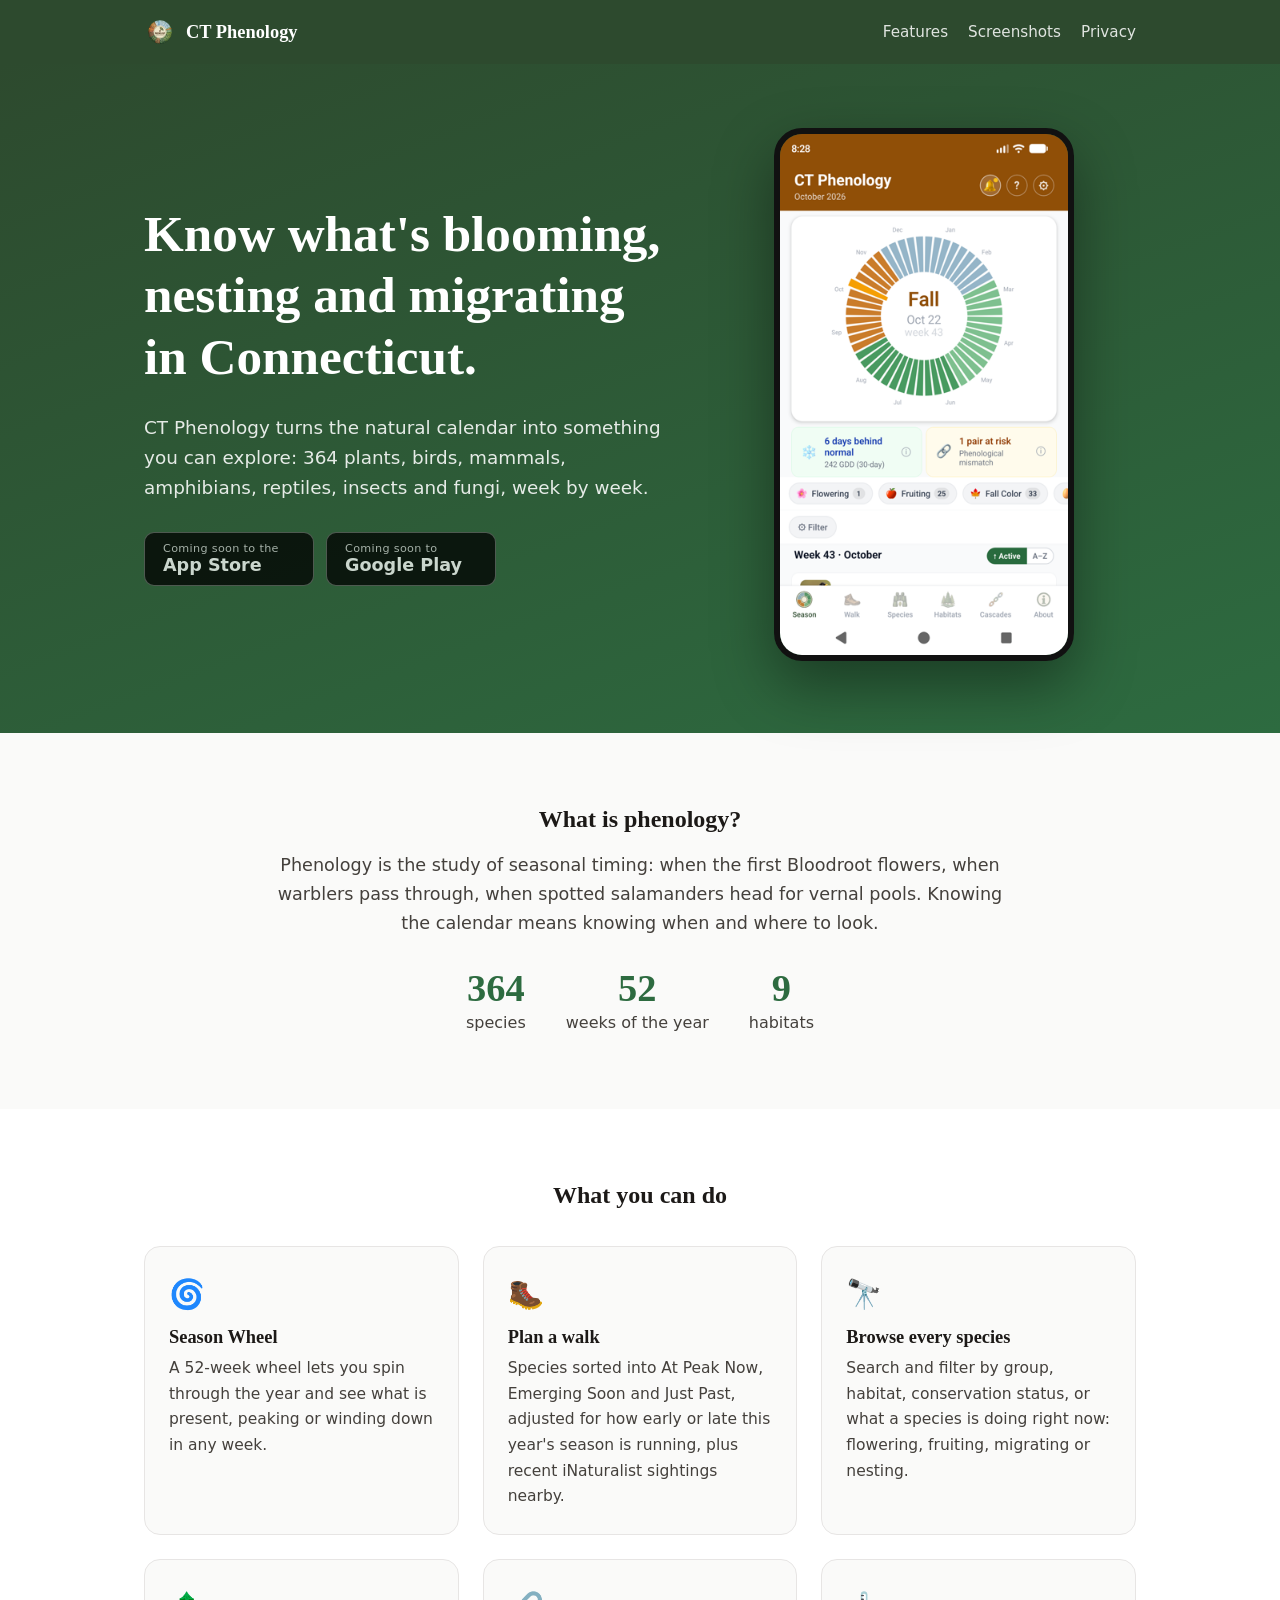
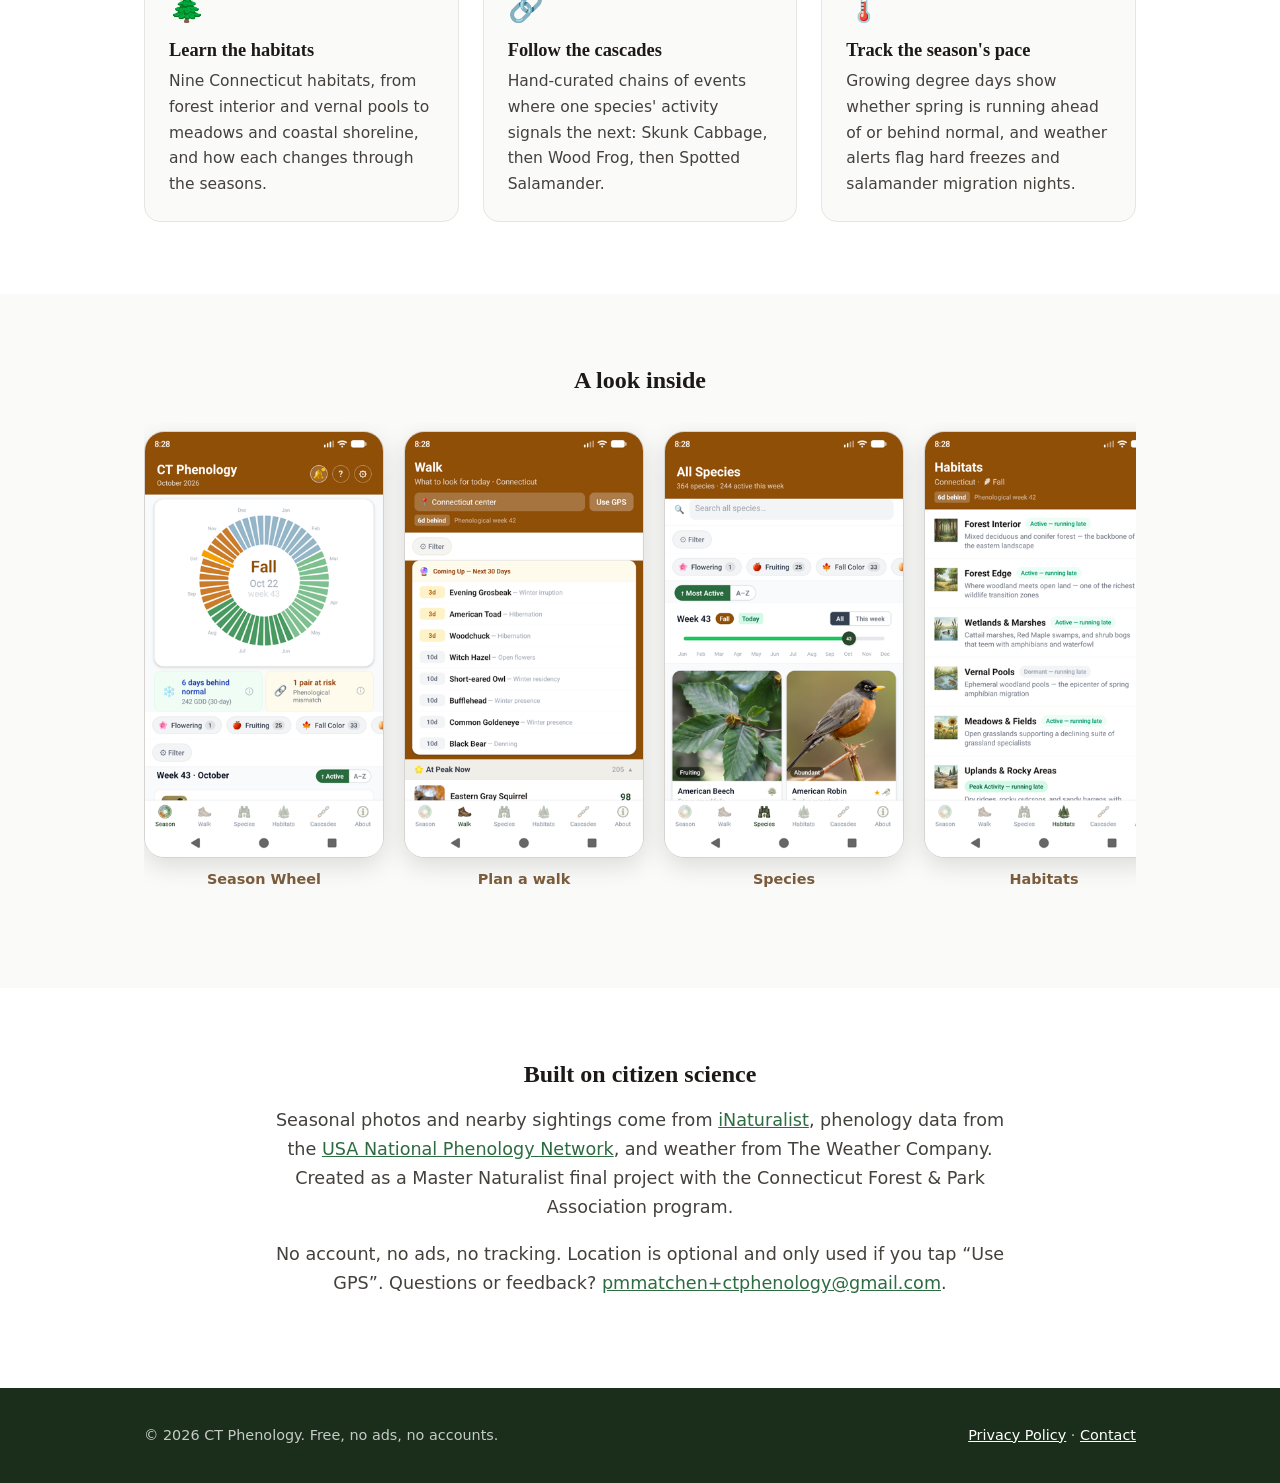
==== index.html @ af3d9988 "Initial CT Phenology marketing site Co-Authored-By: Claude Sonnet 5.5 <noreply@anthropic.com>" ====
<!doctype html>
<html lang="en">
<head>
<meta charset="utf-8">
<meta name="viewport" content="width=device-width, initial-scale=1">
<title>CT Phenology: what's blooming, nesting and migrating in Connecticut</title>
<meta name="description" content="A free app for exploring the seasonal timing of Connecticut's plants and animals, week by week. 364 species, live sightings, no ads.">
<meta name="theme-color" content="#2d4a2e">
<link rel="icon" href="img/favicon.png">
<link rel="stylesheet" href="style.css">
<meta property="og:title" content="CT Phenology: what's blooming, nesting and migrating in Connecticut">
<meta property="og:description" content="A free app for exploring the seasonal timing of Connecticut's plants and animals, week by week. 364 species, live sightings, no ads.">
<meta property="og:type" content="website">
<meta property="og:image" content="https://pmmatchen.github.io/ct-phenology-site/img/og.jpg">
</head>
<body>
<header class="site"><div class="wrap">
  <a class="brand" href=""><img src="img/icon.png" alt="">CT Phenology</a>
  <nav><a href="#features">Features</a><a href="#screens">Screenshots</a><a href="privacy/">Privacy</a></nav>
</div></header>

<section class="hero"><div class="wrap">
  <div>
    <h1>Know what's blooming, nesting and migrating in Connecticut.</h1>
    <p>CT Phenology turns the natural calendar into something you can explore: 364 plants, birds, mammals, amphibians, reptiles, insects and fungi, week by week.</p>
    <div class="badges">
      <!-- Replace href and remove "soon" once the listings are live -->
      <a class="badge soon" aria-disabled="true"><small>Coming soon to the</small><strong>App Store</strong></a>
      <a class="badge soon" aria-disabled="true"><small>Coming soon to</small><strong>Google Play</strong></a>
    </div>
  </div>
  <img class="shot" src="img/season.png" alt="CT Phenology Season Wheel screen" width="300" height="533">
</div></section>

<section class="block" id="about"><div class="wrap center">
  <h2>What is phenology?</h2>
  <p class="lead">Phenology is the study of seasonal timing: when the first Bloodroot flowers, when warblers pass through, when spotted salamanders head for vernal pools. Knowing the calendar means knowing when and where to look.</p>
  <div class="stats" style="justify-content:center;margin-top:28px">
    <div><strong>364</strong>species</div><div><strong>52</strong>weeks of the year</div><div><strong>9</strong>habitats</div>
  </div>
</div></section>

<section class="block alt" id="features"><div class="wrap">
  <h2 class="center">What you can do</h2>
  <div class="features">
<div class="card"><div class="ico">🌀</div><h3>Season Wheel</h3><p>A 52-week wheel lets you spin through the year and see what is present, peaking or winding down in any week.</p></div>
<div class="card"><div class="ico">🥾</div><h3>Plan a walk</h3><p>Species sorted into At Peak Now, Emerging Soon and Just Past, adjusted for how early or late this year's season is running, plus recent iNaturalist sightings nearby.</p></div>
<div class="card"><div class="ico">🔭</div><h3>Browse every species</h3><p>Search and filter by group, habitat, conservation status, or what a species is doing right now: flowering, fruiting, migrating or nesting.</p></div>
<div class="card"><div class="ico">🌲</div><h3>Learn the habitats</h3><p>Nine Connecticut habitats, from forest interior and vernal pools to meadows and coastal shoreline, and how each changes through the seasons.</p></div>
<div class="card"><div class="ico">🔗</div><h3>Follow the cascades</h3><p>Hand-curated chains of events where one species' activity signals the next: Skunk Cabbage, then Wood Frog, then Spotted Salamander.</p></div>
<div class="card"><div class="ico">🌡️</div><h3>Track the season's pace</h3><p>Growing degree days show whether spring is running ahead of or behind normal, and weather alerts flag hard freezes and salamander migration nights.</p></div>
  </div>
</div></section>

<section class="block" id="screens"><div class="wrap">
  <h2 class="center">A look inside</h2>
  <div class="shots">
<figure><img src="img/season.png" alt="CT Phenology Season Wheel screen" loading="lazy" width="240" height="427"><figcaption>Season Wheel</figcaption></figure>
<figure><img src="img/walk.png" alt="CT Phenology Plan a walk screen" loading="lazy" width="240" height="427"><figcaption>Plan a walk</figcaption></figure>
<figure><img src="img/species.png" alt="CT Phenology Species screen" loading="lazy" width="240" height="427"><figcaption>Species</figcaption></figure>
<figure><img src="img/habitats.png" alt="CT Phenology Habitats screen" loading="lazy" width="240" height="427"><figcaption>Habitats</figcaption></figure>
<figure><img src="img/cascades.png" alt="CT Phenology Cascades screen" loading="lazy" width="240" height="427"><figcaption>Cascades</figcaption></figure>
<figure><img src="img/about.png" alt="CT Phenology About screen" loading="lazy" width="240" height="427"><figcaption>About</figcaption></figure>
  </div>
</div></section>

<section class="block alt"><div class="wrap center">
  <h2>Built on citizen science</h2>
  <p class="lead">Seasonal photos and nearby sightings come from <a href="https://www.inaturalist.org">iNaturalist</a>, phenology data from the <a href="https://www.usanpn.org">USA National Phenology Network</a>, and weather from The Weather Company. Created as a Master Naturalist final project with the Connecticut Forest &amp; Park Association program.</p>
  <p class="lead">No account, no ads, no tracking. Location is optional and only used if you tap &ldquo;Use GPS&rdquo;. Questions or feedback? <a class="mail" data-show="1" href="#">email us</a>.</p>
</div></section>
<footer><div class="wrap">
  <div>&copy; 2026 CT Phenology. Free, no ads, no accounts.</div>
  <div><a href="privacy/">Privacy Policy</a> &middot; <a class="mail" href="#">Contact</a></div>
</div></footer>
<script>
  // Assemble the contact address at load time so it isn't in the raw HTML.
  var a = ["pmmatchen+ctphenology", "gmail.com"].join("@");
  document.querySelectorAll("a.mail").forEach(function (el) {
    el.href = "mailto:" + a;
    if (el.dataset.show) el.textContent = a;
  });
</script>
</body></html>
---- style.css ----
:root {
  --forest: #2d4a2e; --forest-dark: #1a2e1b; --summer: #4a9960; --summer-dark: #2d6b40;
  --spring: #7dbf8e; --fall: #c97b2e; --fall-dark: #8f5010; --winter: #94b4c7; --bark: #7a5c3c;
  --bg: #fafaf9; --text: #44403c; --heading: #1c1917;
}
* { box-sizing: border-box; }
html { scroll-behavior: smooth; }
body { margin: 0; font: 16px/1.65 system-ui, -apple-system, "Segoe UI", Roboto, sans-serif; color: var(--text); background: var(--bg); }
h1, h2, h3 { font-family: Georgia, "Times New Roman", serif; color: var(--heading); line-height: 1.2; margin: 0 0 .5em; }
a { color: var(--summer-dark); }
.wrap { max-width: 1040px; margin: 0 auto; padding: 0 24px; }

header.site { background: var(--forest); color: #fff; }
header.site .wrap { display: flex; align-items: center; justify-content: space-between; height: 64px; }
header.site a { color: #fff; text-decoration: none; }
.brand { display: flex; align-items: center; gap: 10px; font: 700 1.15rem Georgia, serif; }
.brand img { width: 32px; height: 32px; border-radius: 8px; }
nav a { margin-left: 20px; font-size: .95rem; opacity: .85; }
nav a:hover { opacity: 1; }

.hero { background: linear-gradient(160deg, var(--forest) 0%, var(--summer-dark) 100%); color: #fff; padding: 64px 0 72px; }
.hero .wrap { display: grid; grid-template-columns: 1.1fr .9fr; gap: 48px; align-items: center; }
.hero h1 { color: #fff; font-size: clamp(2rem, 5vw, 3.2rem); }
.hero p { font-size: 1.15rem; color: rgba(255,255,255,.88); max-width: 34em; }
.hero img.shot { width: 100%; max-width: 300px; justify-self: center; border-radius: 28px; box-shadow: 0 24px 60px rgba(0,0,0,.4); border: 6px solid #111; }

.badges { display: flex; flex-wrap: wrap; gap: 12px; margin-top: 28px; }
.badge { display: inline-flex; flex-direction: column; justify-content: center; min-width: 170px; padding: 9px 18px; border-radius: 10px; background: #000; color: #fff !important; text-decoration: none; border: 1px solid rgba(255,255,255,.35); line-height: 1.2; }
.badge small { font-size: .7rem; opacity: .8; letter-spacing: .03em; }
.badge strong { font-size: 1.1rem; }
.badge.soon { opacity: .75; cursor: default; }

section.block { padding: 72px 0; }
section.block.alt { background: #fff; }
.lead { font-size: 1.1rem; max-width: 42em; }
.center { text-align: center; } .center .lead { margin-left: auto; margin-right: auto; }

.features { display: grid; grid-template-columns: repeat(auto-fit, minmax(280px, 1fr)); gap: 24px; margin-top: 36px; }
.card { background: #fff; border: 1px solid #e7e5e4; border-radius: 16px; padding: 24px; }
.alt .card { background: var(--bg); }
.card .ico { font-size: 1.8rem; }
.card h3 { font-size: 1.15rem; margin: 8px 0; }
.card p { margin: 0; font-size: .97rem; }

.shots { display: flex; gap: 20px; overflow-x: auto; padding: 8px 4px 24px; margin-top: 28px; scroll-snap-type: x mandatory; }
.shots figure { margin: 0; flex: 0 0 240px; scroll-snap-align: start; }
.shots img { width: 100%; border-radius: 20px; border: 1px solid #d6d3d1; box-shadow: 0 8px 24px rgba(0,0,0,.12); display: block; }
.shots figcaption { text-align: center; font-size: .9rem; margin-top: 10px; color: var(--bark); font-weight: 600; }

.stats { display: flex; flex-wrap: wrap; gap: 40px; margin-top: 12px; }
.stats div strong { display: block; font: 700 2.4rem Georgia, serif; color: var(--summer-dark); }

footer { background: var(--forest-dark); color: rgba(255,255,255,.75); padding: 36px 0; font-size: .9rem; }
footer a { color: #fff; }
footer .wrap { display: flex; flex-wrap: wrap; gap: 12px 32px; justify-content: space-between; }

.doc { max-width: 720px; margin: 0 auto; padding: 48px 24px 72px; }
.doc h2 { font-size: 1.3rem; margin-top: 2em; }
.doc h3 { font-size: 1.05rem; font-family: system-ui, sans-serif; margin-top: 1.4em; }
.muted { color: #78716c; font-size: .9rem; }

@media (max-width: 760px) {
  .hero .wrap { grid-template-columns: 1fr; text-align: center; }
  .hero p { margin-left: auto; margin-right: auto; }
  .badges { justify-content: center; }
  nav a { margin-left: 12px; }
}
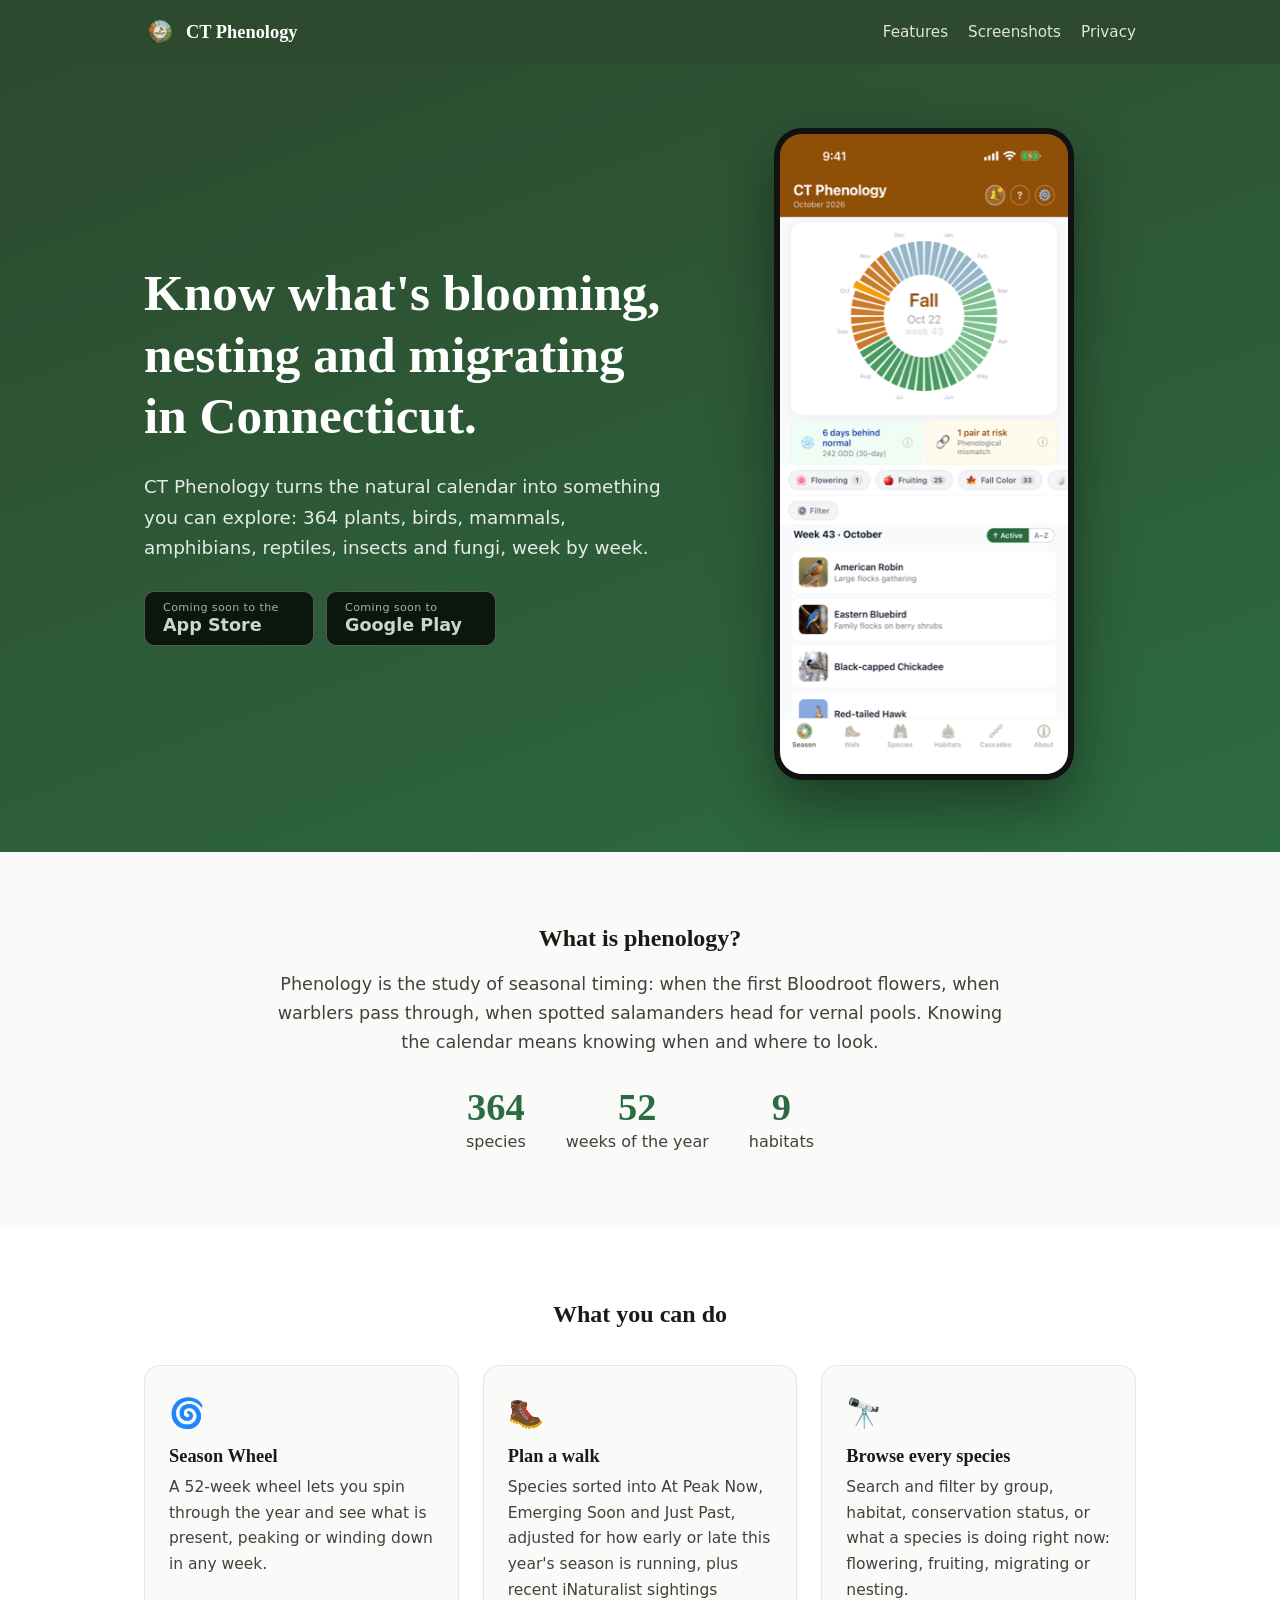
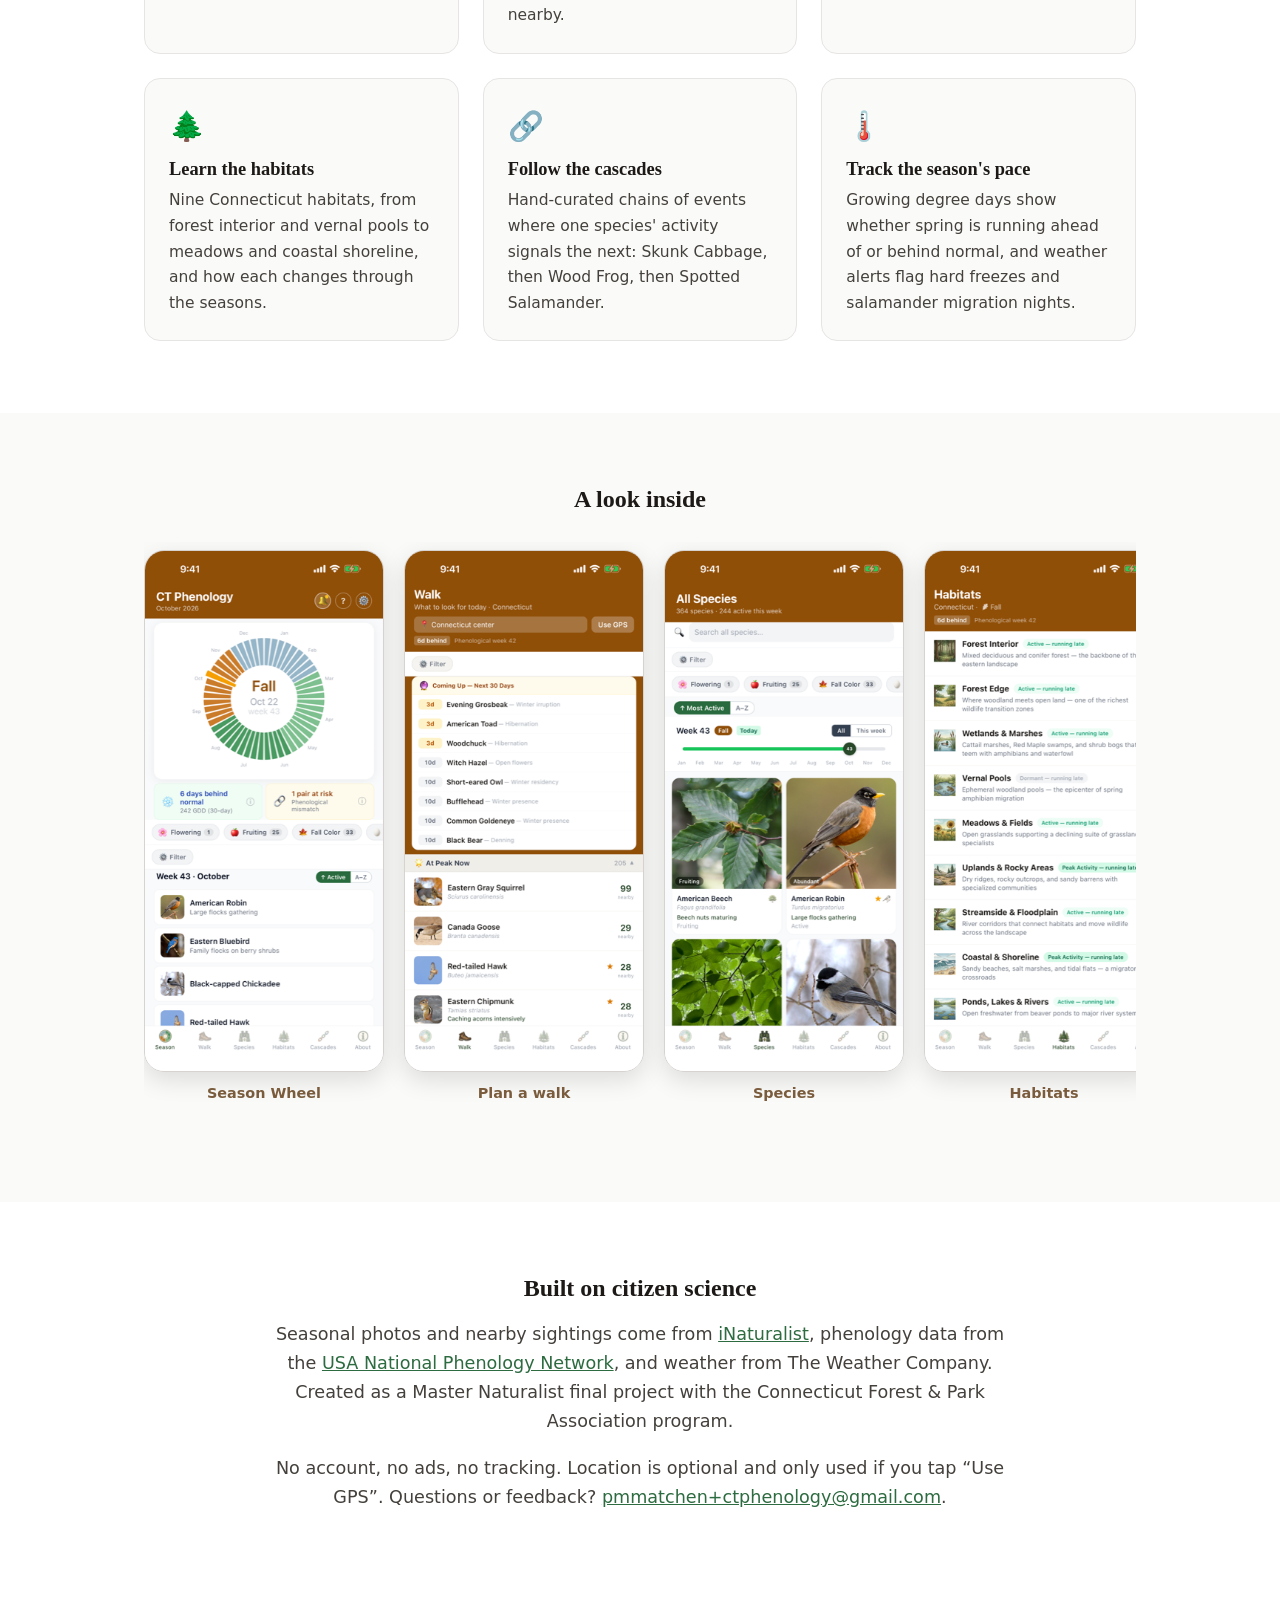
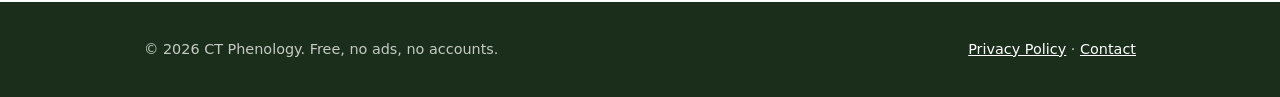
==== commit abd99037: "Use iOS screenshots and fix mobile header overflow Co-Authored-By: Claude Sonnet 5.5 <noreply@anthro" ====
--- a/index.html
+++ b/index.html
@@ -29,7 +29,7 @@
       <a class="badge soon" aria-disabled="true"><small>Coming soon to</small><strong>Google Play</strong></a>
     </div>
   </div>
-  <img class="shot" src="img/season.png" alt="CT Phenology Season Wheel screen" width="300" height="533">
+  <img class="shot" src="img/season.png" alt="CT Phenology Season Wheel screen" width="300" height="652">
 </div></section>
 
 <section class="block" id="about"><div class="wrap center">
@@ -55,12 +55,12 @@
 <section class="block" id="screens"><div class="wrap">
   <h2 class="center">A look inside</h2>
   <div class="shots">
-<figure><img src="img/season.png" alt="CT Phenology Season Wheel screen" loading="lazy" width="240" height="427"><figcaption>Season Wheel</figcaption></figure>
-<figure><img src="img/walk.png" alt="CT Phenology Plan a walk screen" loading="lazy" width="240" height="427"><figcaption>Plan a walk</figcaption></figure>
-<figure><img src="img/species.png" alt="CT Phenology Species screen" loading="lazy" width="240" height="427"><figcaption>Species</figcaption></figure>
-<figure><img src="img/habitats.png" alt="CT Phenology Habitats screen" loading="lazy" width="240" height="427"><figcaption>Habitats</figcaption></figure>
-<figure><img src="img/cascades.png" alt="CT Phenology Cascades screen" loading="lazy" width="240" height="427"><figcaption>Cascades</figcaption></figure>
-<figure><img src="img/about.png" alt="CT Phenology About screen" loading="lazy" width="240" height="427"><figcaption>About</figcaption></figure>
+<figure><img src="img/season.png" alt="CT Phenology Season Wheel screen" loading="lazy" width="240" height="522"><figcaption>Season Wheel</figcaption></figure>
+<figure><img src="img/walk.png" alt="CT Phenology Plan a walk screen" loading="lazy" width="240" height="522"><figcaption>Plan a walk</figcaption></figure>
+<figure><img src="img/species.png" alt="CT Phenology Species screen" loading="lazy" width="240" height="522"><figcaption>Species</figcaption></figure>
+<figure><img src="img/habitats.png" alt="CT Phenology Habitats screen" loading="lazy" width="240" height="522"><figcaption>Habitats</figcaption></figure>
+<figure><img src="img/cascades.png" alt="CT Phenology Cascades screen" loading="lazy" width="240" height="522"><figcaption>Cascades</figcaption></figure>
+<figure><img src="img/about.png" alt="CT Phenology About screen" loading="lazy" width="240" height="522"><figcaption>About</figcaption></figure>
   </div>
 </div></section>
 
--- a/style.css
+++ b/style.css
@@ -13,7 +13,7 @@
 header.site { background: var(--forest); color: #fff; }
 header.site .wrap { display: flex; align-items: center; justify-content: space-between; height: 64px; }
 header.site a { color: #fff; text-decoration: none; }
-.brand { display: flex; align-items: center; gap: 10px; font: 700 1.15rem Georgia, serif; }
+.brand { white-space: nowrap; display: flex; align-items: center; gap: 10px; font: 700 1.15rem Georgia, serif; }
 .brand img { width: 32px; height: 32px; border-radius: 8px; }
 nav a { margin-left: 20px; font-size: .95rem; opacity: .85; }
 nav a:hover { opacity: 1; }
@@ -64,4 +64,5 @@
   .hero p { margin-left: auto; margin-right: auto; }
   .badges { justify-content: center; }
   nav a { margin-left: 12px; }
+  nav a:not(:last-child) { display: none; }
 }
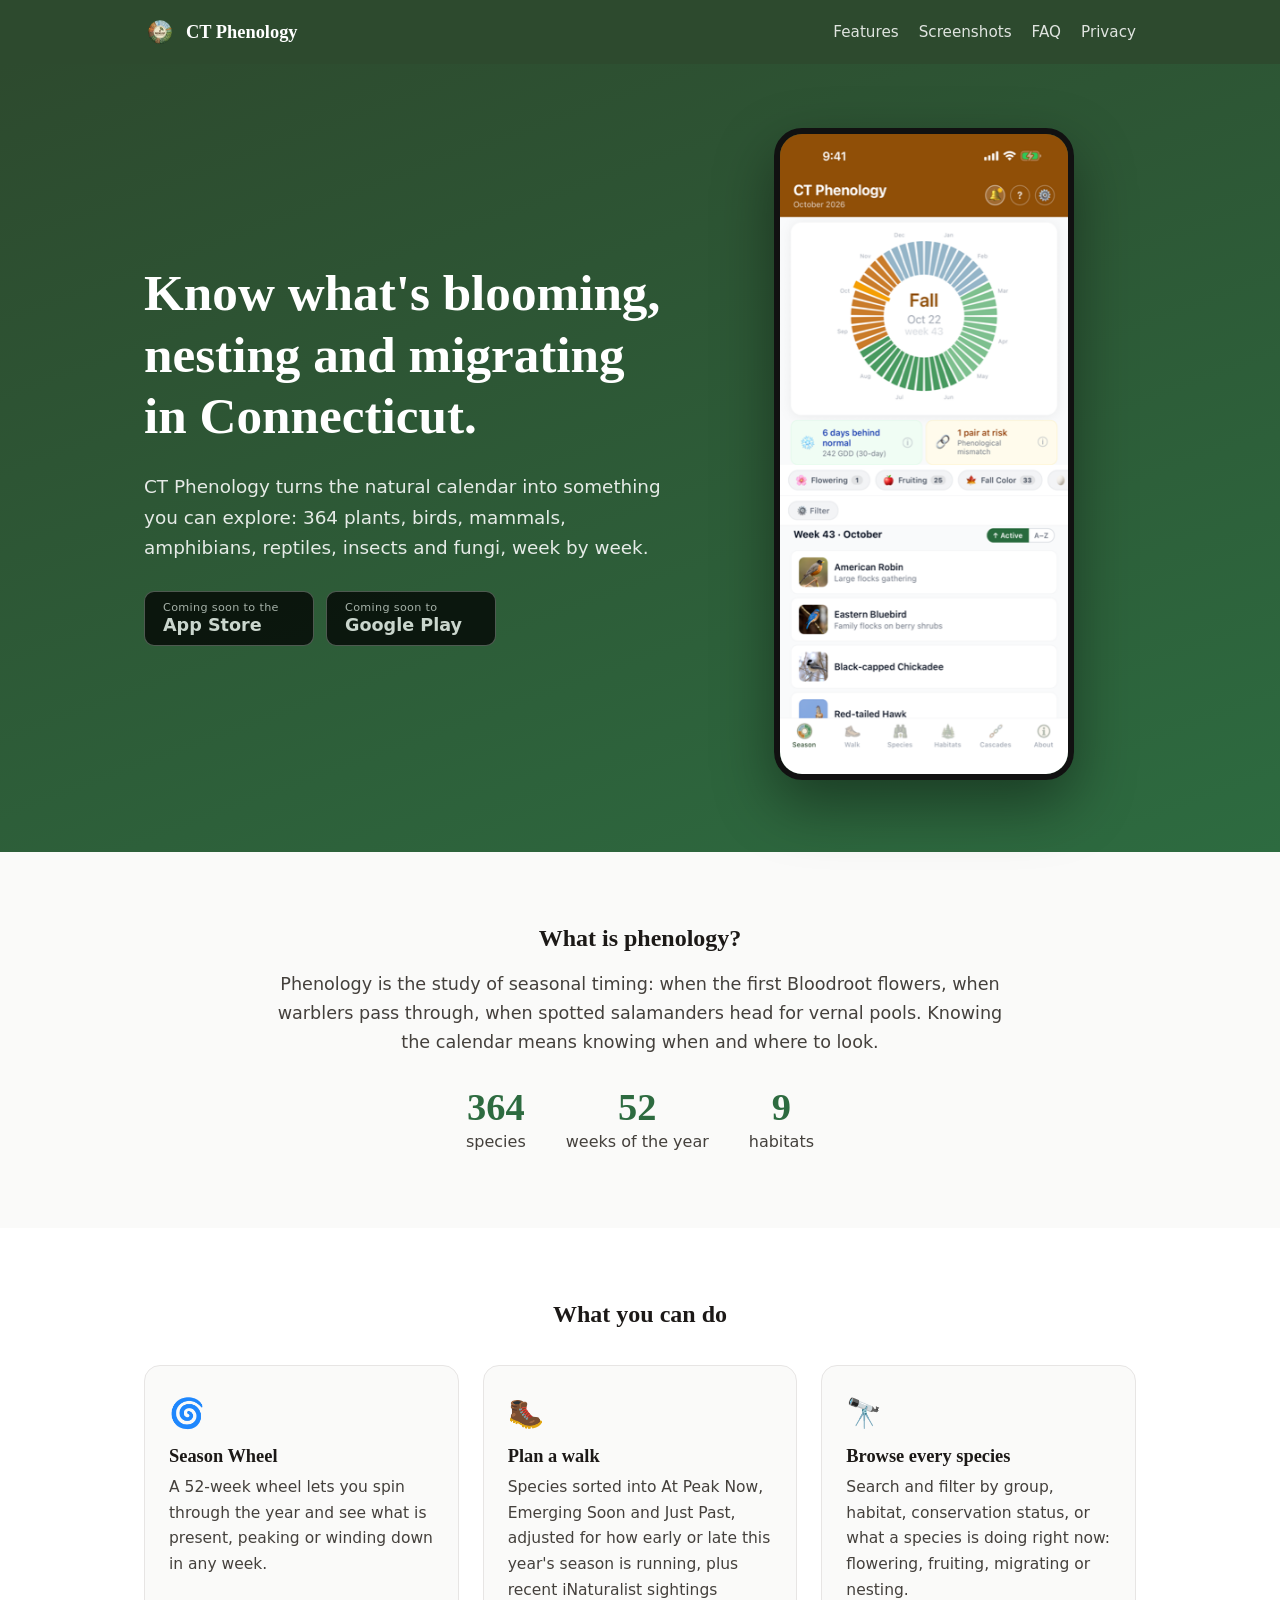
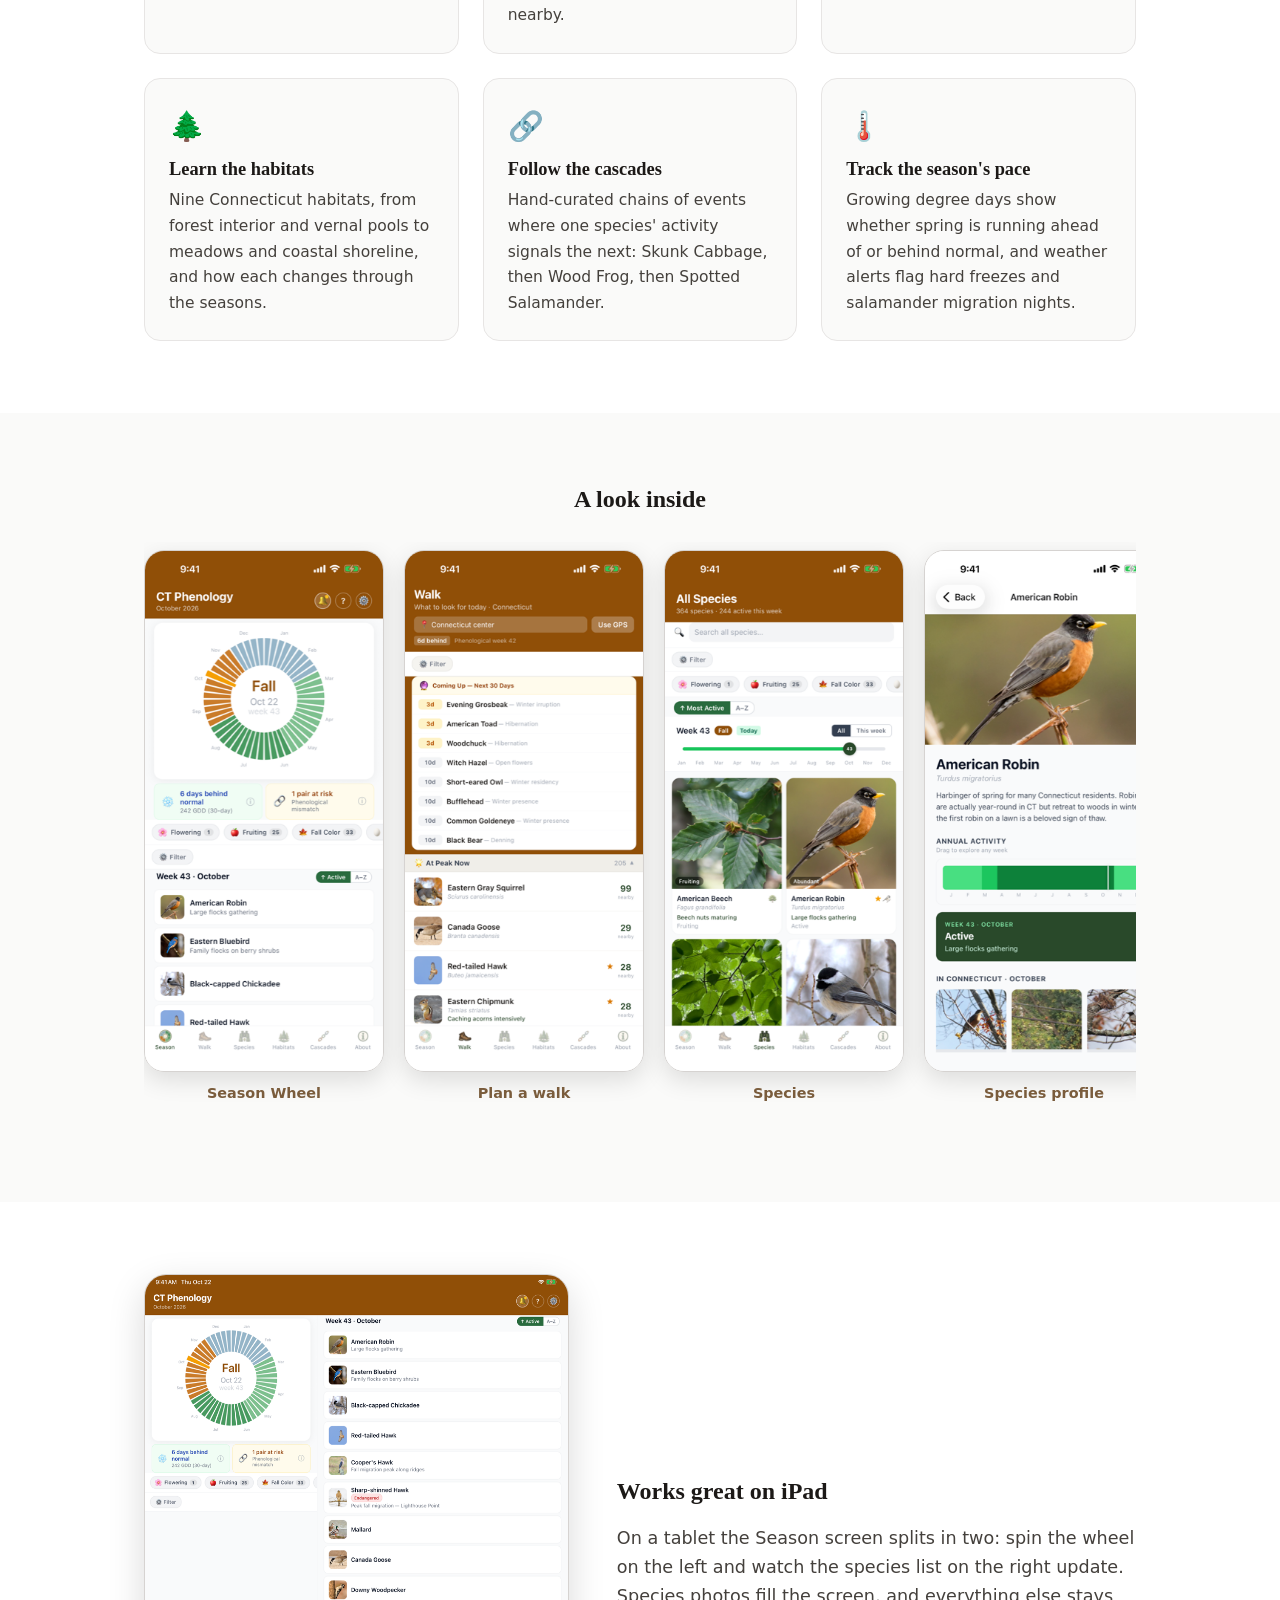
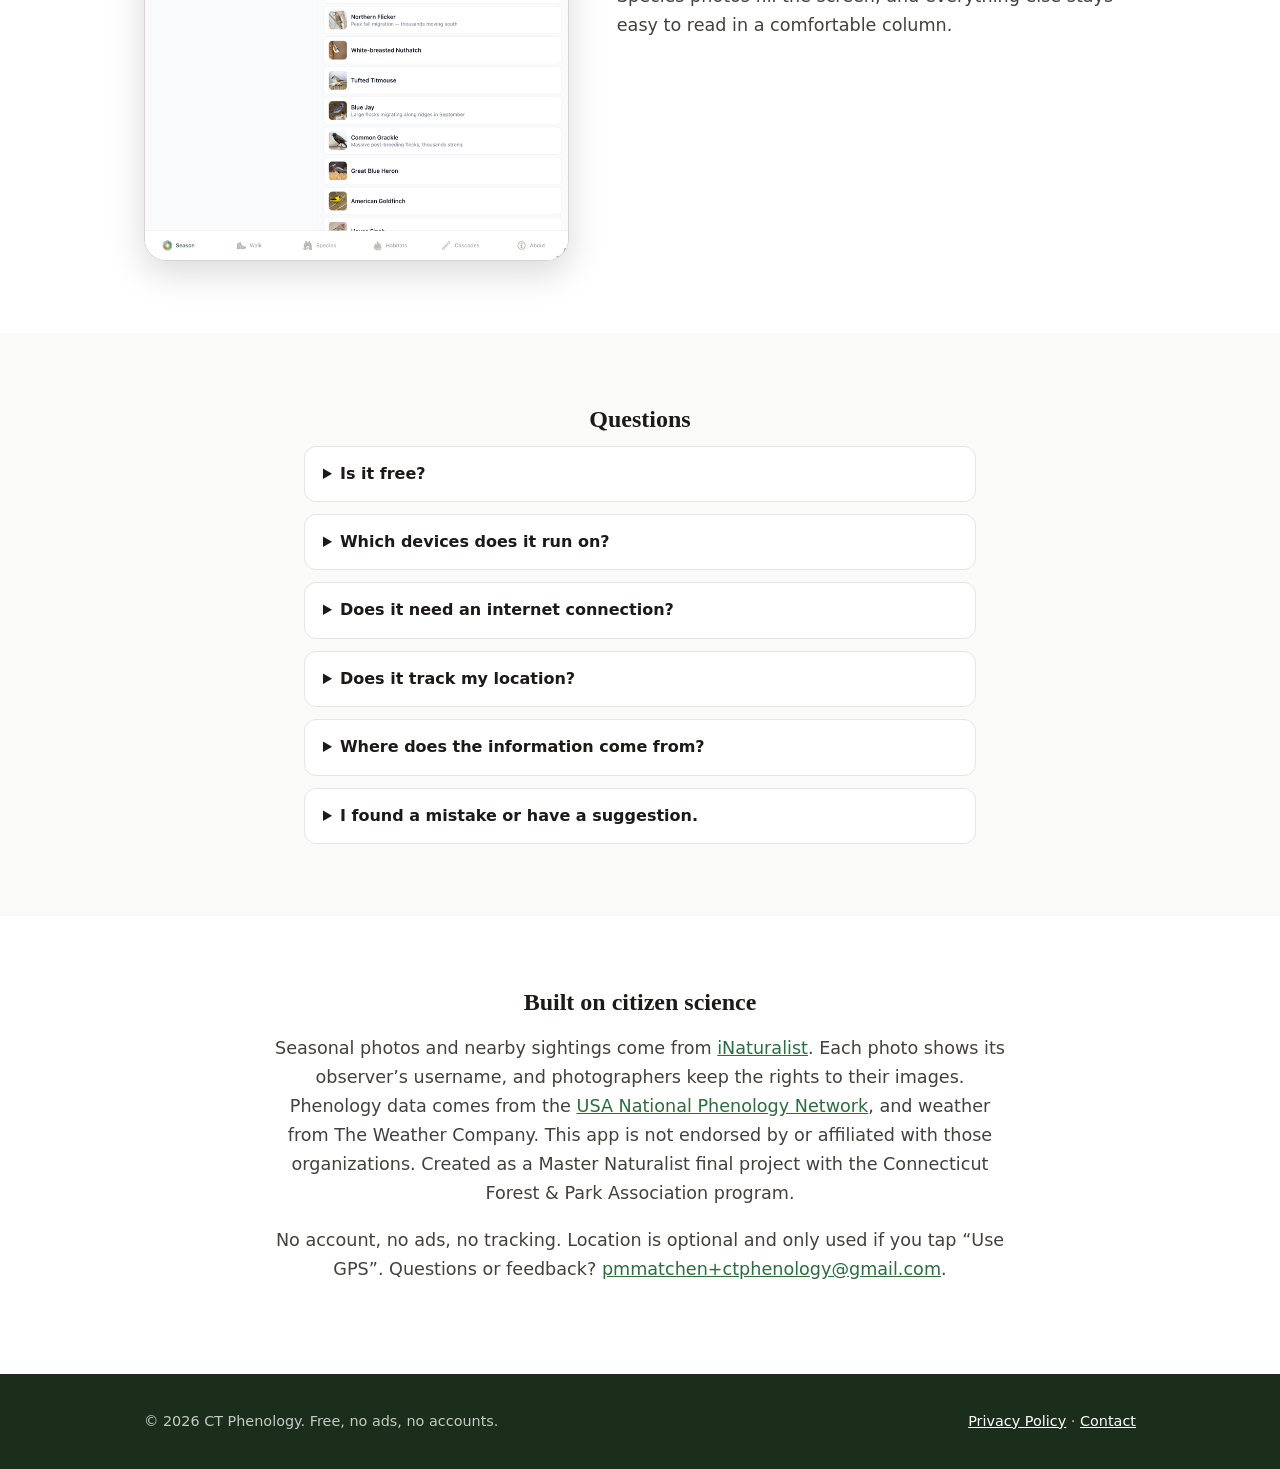
==== commit d3fc3d42: "Add species profile and iPad sections, FAQ, fuller credits, sitemap Co-Authored-By: Claude Sonnet 5." ====
--- a/index.html
+++ b/index.html
@@ -16,7 +16,7 @@
 <body>
 <header class="site"><div class="wrap">
   <a class="brand" href=""><img src="img/icon.png" alt="">CT Phenology</a>
-  <nav><a href="#features">Features</a><a href="#screens">Screenshots</a><a href="privacy/">Privacy</a></nav>
+  <nav><a href="#features">Features</a><a href="#screens">Screenshots</a><a href="#faq">FAQ</a><a href="privacy/">Privacy</a></nav>
 </div></header>
 
 <section class="hero"><div class="wrap">
@@ -58,15 +58,34 @@
 <figure><img src="img/season.png" alt="CT Phenology Season Wheel screen" loading="lazy" width="240" height="522"><figcaption>Season Wheel</figcaption></figure>
 <figure><img src="img/walk.png" alt="CT Phenology Plan a walk screen" loading="lazy" width="240" height="522"><figcaption>Plan a walk</figcaption></figure>
 <figure><img src="img/species.png" alt="CT Phenology Species screen" loading="lazy" width="240" height="522"><figcaption>Species</figcaption></figure>
+<figure><img src="img/detail.png" alt="CT Phenology species detail screen for American Robin" loading="lazy" width="240" height="522"><figcaption>Species profile</figcaption></figure>
 <figure><img src="img/habitats.png" alt="CT Phenology Habitats screen" loading="lazy" width="240" height="522"><figcaption>Habitats</figcaption></figure>
 <figure><img src="img/cascades.png" alt="CT Phenology Cascades screen" loading="lazy" width="240" height="522"><figcaption>Cascades</figcaption></figure>
 <figure><img src="img/about.png" alt="CT Phenology About screen" loading="lazy" width="240" height="522"><figcaption>About</figcaption></figure>
   </div>
 </div></section>
 
+<section class="block alt" id="ipad"><div class="wrap ipad">
+  <img src="img/ipad-season.png" alt="CT Phenology on iPad: season wheel on the left, species list on the right" loading="lazy" width="440" height="587">
+  <div>
+    <h2>Works great on iPad</h2>
+    <p class="lead">On a tablet the Season screen splits in two: spin the wheel on the left and watch the species list on the right update. Species photos fill the screen, and everything else stays easy to read in a comfortable column.</p>
+  </div>
+</div></section>
+
+<section class="block" id="faq"><div class="wrap faq">
+  <h2 class="center">Questions</h2>
+  <details><summary>Is it free?</summary><p>Yes. CT Phenology is free, with no ads, no in-app purchases and no account to create.</p></details>
+  <details><summary>Which devices does it run on?</summary><p>iPhone, iPad and Android phones and tablets. It is coming soon to the App Store and Google Play.</p></details>
+  <details><summary>Does it need an internet connection?</summary><p>The species guide, season wheel, habitats and cascades are built into the app and open without a connection. Seasonal photos, nearby sightings and weather need a connection.</p></details>
+  <details><summary>Does it track my location?</summary><p>Only if you tap &ldquo;Use GPS&rdquo; on the Walk screen, and only while the app is open. Your coordinates go straight to the weather and iNaturalist services to find nearby data. We never receive or store them. You can also use the app without sharing your location. See the <a href="privacy/">privacy policy</a>.</p></details>
+  <details><summary>Where does the information come from?</summary><p>Species timing is based on research and citizen-science data, including the USA National Phenology Network and iNaturalist, plus Connecticut field-guide sources. Weather and growing degree days come from The Weather Company.</p></details>
+  <details><summary>I found a mistake or have a suggestion.</summary><p>Please tell us. Include the species name and what looks wrong. Email <a class="mail" data-show="1" href="#">us</a> and we will take a look.</p></details>
+</div></section>
+
 <section class="block alt"><div class="wrap center">
   <h2>Built on citizen science</h2>
-  <p class="lead">Seasonal photos and nearby sightings come from <a href="https://www.inaturalist.org">iNaturalist</a>, phenology data from the <a href="https://www.usanpn.org">USA National Phenology Network</a>, and weather from The Weather Company. Created as a Master Naturalist final project with the Connecticut Forest &amp; Park Association program.</p>
+  <p class="lead">Seasonal photos and nearby sightings come from <a href="https://www.inaturalist.org">iNaturalist</a>. Each photo shows its observer&rsquo;s username, and photographers keep the rights to their images. Phenology data comes from the <a href="https://www.usanpn.org">USA National Phenology Network</a>, and weather from The Weather Company. This app is not endorsed by or affiliated with those organizations. Created as a Master Naturalist final project with the Connecticut Forest &amp; Park Association program.</p>
   <p class="lead">No account, no ads, no tracking. Location is optional and only used if you tap &ldquo;Use GPS&rdquo;. Questions or feedback? <a class="mail" data-show="1" href="#">email us</a>.</p>
 </div></section>
 <footer><div class="wrap">
--- a/style.css
+++ b/style.css
@@ -50,6 +50,14 @@
 .stats { display: flex; flex-wrap: wrap; gap: 40px; margin-top: 12px; }
 .stats div strong { display: block; font: 700 2.4rem Georgia, serif; color: var(--summer-dark); }
 
+.ipad { display: grid; grid-template-columns: .9fr 1.1fr; gap: 48px; align-items: center; }
+.ipad img { width: 100%; max-width: 440px; border-radius: 22px; border: 1px solid #d6d3d1; box-shadow: 0 12px 36px rgba(0,0,0,.15); justify-self: center; }
+.faq { max-width: 720px; }
+.faq details { background: #fff; border: 1px solid #e7e5e4; border-radius: 12px; padding: 14px 18px; margin-top: 12px; }
+.faq summary { cursor: pointer; font-weight: 600; color: var(--heading); }
+.faq details[open] summary { margin-bottom: 8px; }
+.faq p { margin: 0; }
+
 footer { background: var(--forest-dark); color: rgba(255,255,255,.75); padding: 36px 0; font-size: .9rem; }
 footer a { color: #fff; }
 footer .wrap { display: flex; flex-wrap: wrap; gap: 12px 32px; justify-content: space-between; }
@@ -63,6 +71,7 @@
   .hero .wrap { grid-template-columns: 1fr; text-align: center; }
   .hero p { margin-left: auto; margin-right: auto; }
   .badges { justify-content: center; }
+  .ipad { grid-template-columns: 1fr; text-align: center; }
   nav a { margin-left: 12px; }
   nav a:not(:last-child) { display: none; }
 }
